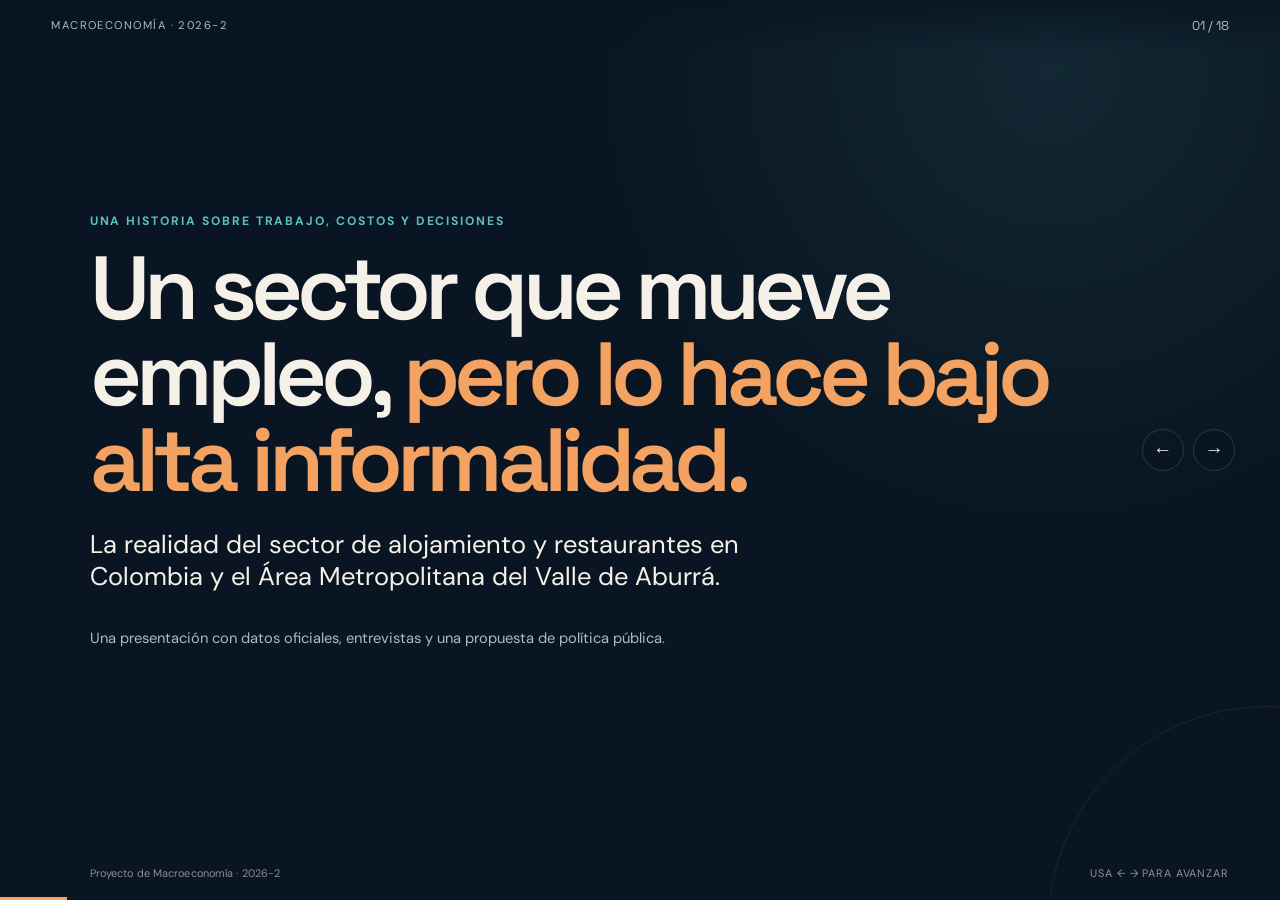
==== index.html @ 0c38f337 "Create interactive macroeconomics presentation" ====
<!doctype html>
<html lang="es">
<head>
  <meta charset="UTF-8" />
  <meta name="viewport" content="width=device-width, initial-scale=1.0" />
  <meta name="theme-color" content="#091522" />
  <meta name="description" content="La realidad del sector de alojamiento y restaurantes en Colombia y el AMVA." />
  <title>Alojamiento y restaurantes · Macroeconomía 2026-2</title>
  <link rel="icon" href="data:image/svg+xml,%3Csvg xmlns='http://www.w3.org/2000/svg' viewBox='0 0 64 64'%3E%3Crect width='64' height='64' rx='14' fill='%23091522'/%3E%3Cpath d='M16 44h32M20 38V20h24v18M26 26h12M26 32h12' stroke='%23f4a261' stroke-width='5' fill='none' stroke-linecap='round'/%3E%3C/svg%3E" />
  <link rel="preconnect" href="https://fonts.googleapis.com">
  <link href="https://fonts.googleapis.com/css2?family=DM+Sans:wght@400;500;600;700&family=Space+Grotesk:wght@400;500;600;700&display=swap" rel="stylesheet">
  <style>
    :root{--ink:#091522;--ink2:#102638;--cream:#f5f0e8;--paper:#fffaf2;--orange:#f4a261;--coral:#ef6f61;--teal:#5bc0be;--blue:#4ea8de;--muted:#a9bcc8;--line:rgba(255,255,255,.14)}
    *{box-sizing:border-box} html,body{margin:0;background:var(--ink);color:var(--cream);font-family:'DM Sans',sans-serif;overflow:hidden} body{height:100vh;overflow-x:hidden}
    .deck{height:100vh;position:relative;background:radial-gradient(circle at 82% 8%,rgba(91,192,190,.11),transparent 34%),var(--ink);overflow:hidden}
    .slide{position:absolute;inset:0;display:flex;align-items:center;justify-content:center;padding:5.5vh 7vw 8vh;opacity:0;transform:translateX(8vw) scale(.985);pointer-events:none;transition:opacity .65s ease,transform .75s cubic-bezier(.2,.8,.2,1);overflow:hidden}
    .slide.active{opacity:1;transform:translateX(0) scale(1);pointer-events:auto;z-index:2}.slide.prev{transform:translateX(-8vw) scale(.985)}
    .slide:after{content:'';position:absolute;width:34vw;height:34vw;border-radius:50%;border:1px solid rgba(244,162,97,.1);right:-16vw;bottom:-19vw;pointer-events:none}
    .content{width:min(1180px,100%);position:relative;z-index:1;min-width:0}.eyebrow{color:var(--teal);font-size:.76rem;letter-spacing:.16em;text-transform:uppercase;font-weight:700;margin-bottom:1rem}.kicker{font-size:clamp(1.05rem,1.5vw,1.4rem);color:var(--muted);max-width:700px;line-height:1.5}.title{font-family:'Space Grotesk',sans-serif;font-weight:600;font-size:clamp(3rem,7vw,7.3rem);line-height:.96;letter-spacing:-.065em;margin:0;max-width:1000px;overflow-wrap:anywhere}.title em{color:var(--orange);font-style:normal}.sub{font-size:clamp(1.25rem,2vw,1.75rem);line-height:1.25;color:var(--cream);max-width:720px}.small{font-size:.92rem;color:var(--muted);line-height:1.45}.source{position:absolute;bottom:2.2vh;left:7vw;font-size:.68rem;color:rgba(245,240,232,.55);max-width:72vw;letter-spacing:.01em}.number{font-family:'Space Grotesk';font-size:clamp(4rem,10vw,10rem);font-weight:600;letter-spacing:-.08em;line-height:.8;color:var(--orange)}
    .topbar{position:fixed;top:0;left:0;right:0;height:50px;display:flex;align-items:center;justify-content:space-between;padding:0 4vw;z-index:10;background:linear-gradient(180deg,rgba(9,21,34,.9),transparent)}.brand{font-size:.7rem;letter-spacing:.13em;text-transform:uppercase;color:var(--muted)}.counter{font-family:'Space Grotesk';font-size:.8rem;color:var(--muted)}.progress{position:fixed;left:0;bottom:0;height:3px;background:var(--orange);z-index:20;transition:width .5s ease}.hint{position:fixed;right:4vw;bottom:2.2vh;z-index:10;color:rgba(245,240,232,.58);font-size:.68rem;letter-spacing:.08em;text-transform:uppercase}.nav{position:fixed;right:3.5vw;top:50%;display:flex;gap:.6rem;transform:translateY(-50%);z-index:10}.nav button{border:1px solid var(--line);background:rgba(9,21,34,.4);color:var(--cream);width:42px;height:42px;border-radius:50%;cursor:pointer;font-size:1.2rem;transition:.25s}.nav button:hover{background:var(--orange);color:var(--ink);transform:translateY(-2px)}
    .grid2>*{min-width:0}.compare>*{min-width:0}.flow>*{min-width:0}
    @keyframes float{0%,100%{transform:translateY(0)}50%{transform:translateY(-8px)}}@keyframes spin{to{transform:rotate(360deg)}}
    .active .rise{animation:rise .8s both;animation-delay:calc(var(--i,0)*.1s)}@keyframes rise{from{opacity:0;transform:translateY(20px)}to{opacity:1;transform:translateY(0)}}
    @media(max-width:800px){.slide{padding:7vh 7vw 9vh;overflow:auto;align-items:flex-start}.grid2,.policy{grid-template-columns:1fr;gap:1.5rem}.title{font-size:clamp(2.9rem,12vw,5rem)}.statgrid{grid-template-columns:1fr 1fr}.grid3,.mechanism{grid-template-columns:1fr}.interview{grid-template-columns:100px 1fr;gap:1rem}.interview img{width:100px;height:130px}.bubble{padding:1rem}.bubble .answer{font-size:1.05rem}.nav{right:4vw;top:auto;bottom:5.4vh;transform:none}.nav button{width:36px;height:36px}.source{left:7vw;bottom:1.2vh;font-size:.58rem}.hint{display:none}.refs{columns:1}.flow{display:grid}.node:not(:last-child):after{content:'↓';right:48%;top:auto;bottom:-1.15rem}.compare{grid-template-columns:1fr}.number{font-size:5rem}}
  </style>
</head>
<body>
  <main class="deck" id="deck">
    <div class="topbar"><div class="brand">Macroeconomía · 2026-2</div><div class="counter" id="counter">01 / 18</div></div>
    <div class="progress" id="progress"></div>
    <div class="nav"><button id="prev" aria-label="Anterior">←</button><button id="next" aria-label="Siguiente">→</button></div>
    <div class="hint">Usa ← → para avanzar</div>

    <section class="slide active" data-title="Apertura"><div class="content"><div class="eyebrow rise" style="--i:0">Una historia sobre trabajo, costos y decisiones</div><h1 class="title rise" style="--i:1">Un sector que mueve empleo, <em>pero lo hace bajo alta informalidad.</em></h1><p class="sub rise" style="--i:2">La realidad del sector de alojamiento y restaurantes en Colombia y el Área Metropolitana del Valle de Aburrá.</p><p class="small rise" style="--i:3;margin-top:2.2rem">Una presentación con datos oficiales, entrevistas y una propuesta de política pública.</p></div><div class="source">Proyecto de Macroeconomía · 2026-2</div></section>

    <section class="slide"><div class="content"><div class="eyebrow">El punto de partida</div><div class="grid2"><div><div class="number rise" style="--i:0">2.16%</div><p class="sub rise" style="--i:1">del PIB nacional proviene de alojamiento y servicios de comida.</p></div><div><div class="statgrid" style="grid-template-columns:1fr 1fr;margin-top:0"><div class="stat rise" style="--i:2"><strong>7.7%</strong><span>del empleo nacional</span></div><div class="stat rise" style="--i:3"><strong>1.82M</strong><span>personas ocupadas</span></div></div><p class="small rise" style="--i:4;margin-top:1.2rem">El sector importa por su capacidad de crear empleo, pero también por la fragilidad de muchos de sus negocios.</p></div></div></div><div class="source">Fuentes: DANE (PIB, GEIH 2025).</div></section>

    <section class="slide"><div class="content"><div class="eyebrow">La tensión central</div><h2 class="title" style="font-size:clamp(2.7rem,6vw,6.2rem)">Mucho empleo.<br><em>Poca protección.</em></h2><div class="statgrid"><div class="stat rise" style="--i:0"><strong>79%</strong><span>informalidad nacional del sector</span></div><div class="stat rise" style="--i:1"><strong>60%</strong><span>informalidad en el AMVA</span></div><div class="stat rise" style="--i:2"><strong>+19 p.p.</strong><span>brecha entre Colombia y AMVA</span></div><div class="stat rise" style="--i:3"><strong>2.º</strong><span>sector con mayor informalidad</span></div></div></div><div class="source">Fuentes: DANE, GEIH; cálculos propios para AMVA (jul. 2025–jun. 2026).</div></section>

    <section class="slide"><div class="content"><div class="eyebrow">Colombia vs. AMVA</div><div class="grid2"><div><h2 class="title" style="font-size:clamp(2.5rem,5vw,5.3rem)">El AMVA reduce la tasa, <em>pero no cambia el problema.</em></h2><p class="kicker">La informalidad metropolitana es menor que la nacional, aunque sigue siendo una realidad dominante en el sector.</p></div><div class="compare"><div class="box"><h3>Colombia</h3><div class="barwrap"><div class="barlabel">Informal</div><div class="bar"><b>79%</b></div></div><div class="barwrap"><div class="barlabel">Formal</div><div class="bar amva" style="width:21%"><b>21%</b></div></div></div><div class="box"><h3>AMVA</h3><div class="barwrap"><div class="barlabel">Informal</div><div class="bar amva" style="width:60%"><b>60%</b></div></div><div class="barwrap"><div class="barlabel">Formal</div><div class="bar" style="width:40%"><b>40%</b></div></div></div></div></div></div><div class="source">Fuentes: DANE, GEIH; cálculos propios para AMVA (jul. 2025–jun. 2026).</div></section>

    <section class="slide"><div class="content"><div class="eyebrow">Una curva que cuenta una historia</div><div class="grid2"><div><h2 class="title" style="font-size:clamp(2.8rem,5.5vw,5.8rem)">La informalidad tiene forma de <em>U.</em></h2><p class="kicker">Es más alta entre los jóvenes, disminuye en edades productivas y vuelve a crecer cerca de la edad de retiro.</p><div class="tagrow"><span class="tag">Entrada al mercado laboral</span><span class="tag">Experiencia y estabilidad</span><span class="tag">Salida o reinserción</span></div></div><div class="rise" style="--i:1"><img src="assets/fig1_informalidad_edad.png" alt="Informalidad por edad en Colombia y AMVA" style="width:100%;border-radius:18px;background:#fff;padding:.6rem"></div></div></div><div class="source">Fuente: DANE, GEIH; cálculos propios. Gráfica de informalidad por edad.</div></section>

    <section class="slide"><div class="content"><div class="eyebrow">¿Quién sostiene el sector?</div><h2 class="title" style="font-size:clamp(2.8rem,5vw,5.8rem)">Un mercado de entrada <em>rápida.</em></h2><div class="statgrid"><div class="stat rise" style="--i:0"><strong>45%</strong><span>llegó máximo hasta bachillerato</span></div><div class="stat rise" style="--i:1"><strong>32%</strong><span>del AMVA tiene entre 25 y 34 años</span></div><div class="stat rise" style="--i:2"><strong>68%</strong><span>son mujeres a nivel nacional</span></div><div class="stat rise" style="--i:3"><strong>5–8</strong><span>personas por turno en campo</span></div></div><p class="kicker rise" style="--i:4;margin-top:2rem">La baja exigencia técnica facilita el ingreso, pero también puede dejar el trabajo sin rutas claras de formación y protección.</p></div><div class="source">Fuentes: DANE, GEIH; trabajo de campo del equipo.</div></section>

    <section class="slide"><div class="content"><div class="eyebrow">La estadística toma voz</div><div class="interview"><img src="assets/interview_alejandra.png" alt="Ilustración editorial de Alejandra"><div><div class="bubble rise" style="--i:0"><div class="question">Manuela le pregunta a Alejandra</div><div class="answer">“¿Cómo aprendiste a hacer estas labores?”</div></div><div class="bubble rise" style="--i:1;margin-top:1rem;background:#d9f3f0"><div class="answer">“No. Nunca tuve experiencia ni en cocina ni en recepción; siempre fue empírico.”</div></div><div class="speaker rise" style="--i:2">Alejandra · bachiller · trabaja por días</div></div></div><p class="kicker rise" style="--i:3;margin-top:2rem">Su historia hace visible el dato: el sector funciona como puerta de entrada al mercado laboral.</p></div><div class="source">Fuente: entrevista a Alejandra (2026); DANE, GEIH.</div></section>

    <section class="slide"><div class="content"><div class="eyebrow">El campo confirma y matiza</div><div class="grid2"><div><h2 class="title" style="font-size:clamp(2.7rem,5vw,5.2rem)">En los negocios pequeños, <em>la realidad es más mezclada.</em></h2><p class="kicker">Vimos hombres y mujeres en proporciones relativamente equilibradas, incluso en cocina.</p></div><div><div class="mechanism"><div class="mech rise" style="--i:0"><b>Establecimientos familiares</b><p>Muchos funcionan en viviendas adaptadas y con pocos trabajadores.</p></div><div class="mech rise" style="--i:1"><b>Trabajo por turnos</b><p>La demanda cambia entre semana, fines de semana y temporadas.</p></div><div class="mech rise" style="--i:2"><b>Dato con contexto</b><p>La muestra de campo complementa la estadística nacional, no la reemplaza.</p></div></div></div></div></div><div class="source">Fuente: trabajo de campo y entrevistas del equipo; DANE, GEIH.</div></section>

    <section class="slide"><div class="content"><div class="eyebrow">La decisión no siempre es desconocimiento</div><div class="interview"><img src="assets/interview_viviana.png" alt="Ilustración editorial de Viviana"><div><div class="bubble rise" style="--i:0"><div class="question">Luisa le pregunta a Viviana</div><div class="answer">“¿Por qué decidiste trabajar por tu cuenta?”</div></div><div class="bubble rise" style="--i:1;margin-top:1rem;background:#d9f3f0"><div class="answer">“Uno mismo es su jefe, uno mismo maneja sus horarios.”</div></div><div class="speaker rise" style="--i:2">Viviana · pasó de un empleo formal a su restaurante</div></div></div><p class="kicker rise" style="--i:3;margin-top:2rem">La flexibilidad puede pesar más que la protección cuando hay responsabilidades familiares o necesidad de autonomía.</p></div><div class="source">Fuente: entrevista de Luisa a Viviana (2026).</div></section>

    <section class="slide"><div class="content"><div class="eyebrow">Mecanismo 1 · tamaño y escala</div><h2 class="title" style="font-size:clamp(2.7rem,5vw,5.6rem)">Pocos trabajadores → costos fijos difíciles de repartir.</h2><div class="flow"><div class="node rise" style="--i:0"><strong>Micro negocio</strong><span>Hasta cinco trabajadores, RUT y contabilidad no siempre formalizados.</span></div><div class="node rise" style="--i:1"><strong>Menor escala</strong><span>Los trámites y aportes pesan más sobre cada venta.</span></div><div class="node rise" style="--i:2"><strong>Decisión</strong><span>La formalidad se vuelve costosa frente a ingresos variables.</span></div></div><p class="kicker rise" style="--i:3;margin-top:2rem">Por eso las empresas pequeñas tienden a concentrar la informalidad.</p></div><div class="source">Fuente: Otero-Cortés et al. (2025); DANE; trabajo de campo.</div></section>

    <section class="slide"><div class="content"><div class="eyebrow">Mecanismo 2 · el costo real de formalizar</div><div class="grid2"><div><div class="number rise" style="--i:0">+71%</div><p class="sub rise" style="--i:1">aproximadamente aumenta el costo mensual de un salario básico al sumar prestaciones y aportes.</p><p class="small rise" style="--i:2">$1.750.905 de salario → $2.991.713 de costo para el empleador.</p></div><div><div class="statgrid" style="grid-template-columns:1fr 1fr;margin-top:0"><div class="stat rise" style="--i:3"><strong>21%</strong><span>costo de personal reportado antes</span></div><div class="stat rise" style="--i:4"><strong>30–32%</strong><span>después de la reducción de jornada</span></div></div><div class="bubble rise" style="--i:5;margin-top:1rem;background:#d9f3f0"><div class="answer">“El costo de nómina es de los más importantes.”</div><div class="speaker">Simón · entrevista</div></div></div></div></div><div class="source">Fuentes: tabla de costos laborales 2026; entrevistas a Simón y Mauricio.</div></section>

    <section class="slide"><div class="content"><div class="eyebrow">Mecanismo 3 · cuándo se concentra la demanda</div><h2 class="title" style="font-size:clamp(2.6rem,5vw,5.4rem)">Más trabajo en fines de semana y festivos → <em>más presión sobre la nómina.</em></h2><div class="flow"><div class="node rise" style="--i:0"><strong>Demanda irregular</strong><span>No se necesitan los mismos trabajadores todos los días.</span></div><div class="node rise" style="--i:1"><strong>Recargos</strong><span>La Ley 2466 de 2025 lleva el recargo del día de descanso al 90% desde julio de 2026.</span></div><div class="node rise" style="--i:2"><strong>Respuesta empresarial</strong><span>Reducir turnos, subir precios o evitar la formalización.</span></div></div><div class="bubble rise" style="--i:3;margin-top:1.5rem;background:#fff1df;color:var(--ink)"><div class="answer">“Trabajo por días porque necesito acomodarme a mis horarios.”</div><div class="speaker" style="color:#a9583d">Alejandra · entrevista</div></div></div><div class="source">Fuentes: Ley 2466 de 2025; entrevistas a Alejandra y Mauricio.</div></section>

    <section class="slide"><div class="content"><div class="eyebrow">La misma actividad, dos capacidades</div><div class="grid2"><div><h2 class="title" style="font-size:clamp(2.7rem,5vw,5.4rem)">El tamaño también cambia la experiencia.</h2><p class="kicker">Un hotel puede distribuir costos entre más habitaciones y procesos; un restaurante familiar los absorbe con su propio tiempo.</p></div><div class="compare"><div class="box"><h3>Negocio familiar</h3><p class="quote" style="font-size:1.45rem">“Uno mismo es su jefe.”</p><p class="small">Autonomía, flexibilidad y escala reducida.</p></div><div class="box"><h3>Empresa formal</h3><p class="quote" style="font-size:1.45rem">“La nómina es un costo central.”</p><p class="small">Más capacidad, pero también más obligaciones y presión de costos.</p></div></div></div></div><div class="source">Fuentes: entrevistas a Viviana, Mauricio y Simón; Otero-Cortés et al. (2025).</div></section>

    <section class="slide"><div class="content"><div class="eyebrow">La tensión que queda</div><h2 class="title" style="font-size:clamp(2.5rem,5vw,5.5rem)">Protección a largo plazo <em>vs.</em> flexibilidad hoy.</h2><div class="grid3" style="margin-top:2rem"><div class="mech rise" style="--i:0"><b>Formalidad</b><p>Salud, pensión, estabilidad y derechos laborales.</p></div><div class="mech rise" style="--i:1"><b>Informalidad</b><p>Ingreso inmediato, autonomía y horarios adaptables.</p></div><div class="mech rise" style="--i:2"><b>El reto</b><p>Diseñar una formalidad que no ignore la vida real de los trabajadores.</p></div></div><p class="kicker rise" style="--i:3;margin-top:2rem">La política no puede limitarse a exigir registro: debe reducir el costo de entrar y permanecer.</p></div><div class="source">Fuentes: entrevistas del equipo; Otero-Cortés et al. (2025).</div></section>

    <section class="slide"><div class="content"><div class="eyebrow">Nuestra propuesta</div><div class="policy"><div class="policyvisual rise" style="--i:0"><div class="screen"><div class="screenbar"></div><div class="screenrow">Registro RUT <b>✓</b></div><div class="screenrow">Cámara de Comercio <b>✓</b></div><div class="screenrow">Impuestos y pagos <b>✓</b></div><div class="screenrow">Empleo y formación <b>↗</b></div></div><div class="orbit"></div></div><div><h2 class="title" style="font-size:clamp(2.8rem,5vw,5.7rem)"><em>Menos</em> Barreras</h2><p class="kicker">Una política para que formalizarse sea más sencillo, accesible y útil.</p></div></div></div><div class="source">Propuesta del equipo · diseño conceptual.</div></section>

    <section class="slide"><div class="content"><div class="eyebrow">Menos Barreras · cómo funciona</div><div class="pillars"><div class="pillar rise" style="--i:0"><i>01</i><div><h4>Ventanilla única</h4><p>RUT, registro, impuestos y permisos en un mismo portal. Menos desplazamientos, tiempo y desconocimiento.</p></div></div><div class="pillar rise" style="--i:1"><i>02</i><div><h4>Alianzas para el empleo</h4><p>Hoteles y restaurantes conectados con SENA, Colegio Mayor y Mariano Moreno para abrir rutas hacia empleos formales.</p></div></div><div class="pillar rise" style="--i:2"><i>03</i><div><h4>Crédito por grupos</h4><p>Banco de las Oportunidades y proveedores financian equipos a clústeres de negocios similares, reduciendo el recurso al “gota a gota”.</p></div></div></div><div class="flow" style="margin-top:1.5rem"><div class="node rise" style="--i:3"><strong>Menor costo de transacción</strong><span>Más personas pueden entrar a la formalidad.</span></div><div class="node rise" style="--i:4"><strong>Más productividad</strong><span>La formación y la tecnología elevan la capacidad.</span></div><div class="node rise" style="--i:5"><strong>Más protección</strong><span>La formalidad se vuelve una opción posible.</span></div></div></div><div class="source">Propuesta del equipo · Alcaldía de Medellín / Ministerio de Trabajo.</div></section>

    <section class="slide"><div class="content"><div class="eyebrow">Lo que aprendimos</div><h2 class="title" style="font-size:clamp(2.7rem,5.5vw,5.8rem)">El problema no es solo la informalidad. <em>Es el mecanismo que la produce.</em></h2><div class="statgrid"><div class="stat rise" style="--i:0"><strong>1</strong><span>sector clave para empleo y PIB</span></div><div class="stat rise" style="--i:1"><strong>2</strong><span>costos y escala explican la presión</span></div><div class="stat rise" style="--i:2"><strong>3</strong><span>flexibilidad guía decisiones reales</span></div><div class="stat rise" style="--i:3"><strong>1</strong><span>política integrada: Menos Barreras</span></div></div></div><div class="source">Síntesis del análisis económico integral.</div></section>

    <section class="slide"><div class="content end"><div class="eyebrow">Para cerrar</div><div class="question">Si la formalidad ofrece protección, pero la informalidad ofrece flexibilidad…<br><em>¿cómo hacemos para que ambas cosas puedan existir juntas?</em></div><p class="kicker">Gracias.</p></div><div class="source">Macroeconomía · 2026-2</div></section>

    <section class="slide"><div class="content"><div class="eyebrow">Referencias principales</div><h2 class="title" style="font-size:clamp(2.4rem,4vw,4.5rem);margin-bottom:1.4rem">Fuentes que sostienen la historia.</h2><div class="refs"><p>DANE. (2025). Gran Encuesta Integrada de Hogares (GEIH).</p><p>DANE. (2025). Encuesta Mensual de Alojamiento (EMA).</p><p>DANE. (2026). Encuesta de Micronegocios (EMICRON), IV trimestre 2025.</p><p>DANE. (2026). Producto Interno Bruto: IV trimestre 2025.</p><p>Otero-Cortés, A., et al. (2025). Nuevas evidencias sobre la informalidad laboral y empresarial en Colombia. Banco de la República.</p><p>Fedesarrollo & ANIF. (2025–2026). Análisis sobre salario mínimo e informalidad.</p><p>Congreso de Colombia. (2025). Ley 2466 de 2025.</p><p>ACODRES. (2025). Informe sectorial de la industria gastronómica en Colombia.</p><p>Entrevistas y trabajo de campo del equipo. (2026).</p></div></div><div class="source">En la versión escrita se incluyen los enlaces completos de cada fuente.</div></section>
  </main>
  <script>
    const slides=[...document.querySelectorAll('.slide')];let i=0;let locked=false;const counter=document.getElementById('counter'),progress=document.getElementById('progress');
    function go(n){if(locked)return;const next=Math.max(0,Math.min(slides.length-1,n));if(next===i)return;locked=true;slides[i].classList.remove('active');slides[i].classList.add(next>i?'prev':'');slides[next].classList.remove('prev');slides[next].classList.add('active');i=next;counter.textContent=String(i+1).padStart(2,'0')+' / '+String(slides.length).padStart(2,'0');progress.style.width=((i+1)/slides.length*100)+'%';setTimeout(()=>locked=false,680)}
    document.getElementById('next').onclick=()=>go(i+1);document.getElementById('prev').onclick=()=>go(i-1);document.addEventListener('keydown',e=>{if(['ArrowRight','PageDown',' '].includes(e.key)){e.preventDefault();go(i+1)}if(['ArrowLeft','PageUp'].includes(e.key)){e.preventDefault();go(i-1)}if(e.key==='Home')go(0);if(e.key==='End')go(slides.length-1)});
    let sx=0;document.addEventListener('touchstart',e=>sx=e.changedTouches[0].screenX,{passive:true});document.addEventListener('touchend',e=>{const dx=e.changedTouches[0].screenX-sx;if(Math.abs(dx)>50)go(i+(dx<0?1:-1))},{passive:true});progress.style.width=(1/slides.length*100)+'%';
  </script>
</body>
</html>
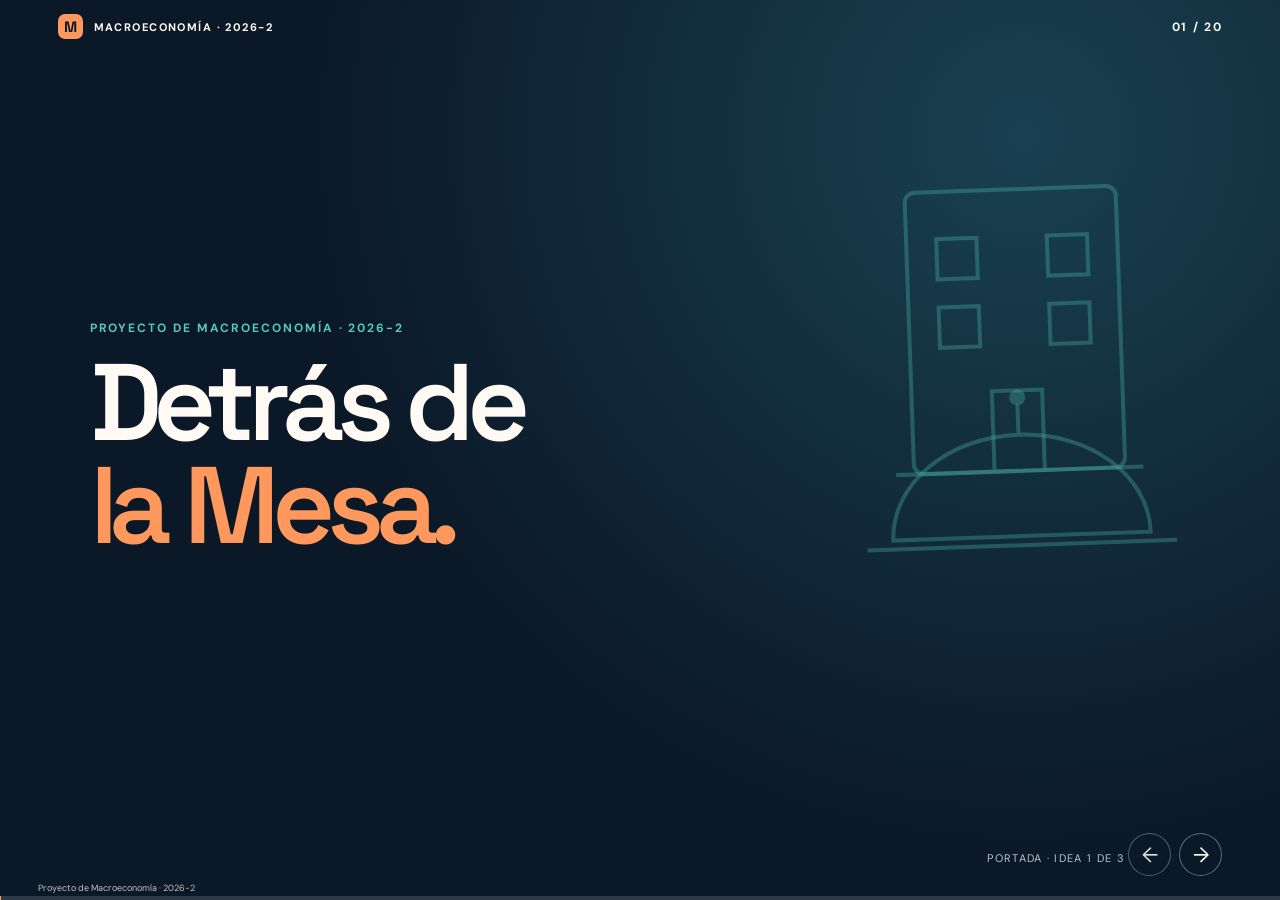
==== commit abc0fd53: "Publish approved Detras de la Mesa presentation" ====
--- a/index.html
+++ b/index.html
@@ -1,79 +1,13 @@
 <!doctype html>
 <html lang="es">
 <head>
-  <meta charset="UTF-8" />
-  <meta name="viewport" content="width=device-width, initial-scale=1.0" />
-  <meta name="theme-color" content="#091522" />
-  <meta name="description" content="La realidad del sector de alojamiento y restaurantes en Colombia y el AMVA." />
-  <title>Alojamiento y restaurantes · Macroeconomía 2026-2</title>
-  <link rel="icon" href="data:image/svg+xml,%3Csvg xmlns='http://www.w3.org/2000/svg' viewBox='0 0 64 64'%3E%3Crect width='64' height='64' rx='14' fill='%23091522'/%3E%3Cpath d='M16 44h32M20 38V20h24v18M26 26h12M26 32h12' stroke='%23f4a261' stroke-width='5' fill='none' stroke-linecap='round'/%3E%3C/svg%3E" />
-  <link rel="preconnect" href="https://fonts.googleapis.com">
-  <link href="https://fonts.googleapis.com/css2?family=DM+Sans:wght@400;500;600;700&family=Space+Grotesk:wght@400;500;600;700&display=swap" rel="stylesheet">
-  <style>
-    :root{--ink:#091522;--ink2:#102638;--cream:#f5f0e8;--paper:#fffaf2;--orange:#f4a261;--coral:#ef6f61;--teal:#5bc0be;--blue:#4ea8de;--muted:#a9bcc8;--line:rgba(255,255,255,.14)}
-    *{box-sizing:border-box} html,body{margin:0;background:var(--ink);color:var(--cream);font-family:'DM Sans',sans-serif;overflow:hidden} body{height:100vh;overflow-x:hidden}
-    .deck{height:100vh;position:relative;background:radial-gradient(circle at 82% 8%,rgba(91,192,190,.11),transparent 34%),var(--ink);overflow:hidden}
-    .slide{position:absolute;inset:0;display:flex;align-items:center;justify-content:center;padding:5.5vh 7vw 8vh;opacity:0;transform:translateX(8vw) scale(.985);pointer-events:none;transition:opacity .65s ease,transform .75s cubic-bezier(.2,.8,.2,1);overflow:hidden}
-    .slide.active{opacity:1;transform:translateX(0) scale(1);pointer-events:auto;z-index:2}.slide.prev{transform:translateX(-8vw) scale(.985)}
-    .slide:after{content:'';position:absolute;width:34vw;height:34vw;border-radius:50%;border:1px solid rgba(244,162,97,.1);right:-16vw;bottom:-19vw;pointer-events:none}
-    .content{width:min(1180px,100%);position:relative;z-index:1;min-width:0}.eyebrow{color:var(--teal);font-size:.76rem;letter-spacing:.16em;text-transform:uppercase;font-weight:700;margin-bottom:1rem}.kicker{font-size:clamp(1.05rem,1.5vw,1.4rem);color:var(--muted);max-width:700px;line-height:1.5}.title{font-family:'Space Grotesk',sans-serif;font-weight:600;font-size:clamp(3rem,7vw,7.3rem);line-height:.96;letter-spacing:-.065em;margin:0;max-width:1000px;overflow-wrap:anywhere}.title em{color:var(--orange);font-style:normal}.sub{font-size:clamp(1.25rem,2vw,1.75rem);line-height:1.25;color:var(--cream);max-width:720px}.small{font-size:.92rem;color:var(--muted);line-height:1.45}.source{position:absolute;bottom:2.2vh;left:7vw;font-size:.68rem;color:rgba(245,240,232,.55);max-width:72vw;letter-spacing:.01em}.number{font-family:'Space Grotesk';font-size:clamp(4rem,10vw,10rem);font-weight:600;letter-spacing:-.08em;line-height:.8;color:var(--orange)}
-    .topbar{position:fixed;top:0;left:0;right:0;height:50px;display:flex;align-items:center;justify-content:space-between;padding:0 4vw;z-index:10;background:linear-gradient(180deg,rgba(9,21,34,.9),transparent)}.brand{font-size:.7rem;letter-spacing:.13em;text-transform:uppercase;color:var(--muted)}.counter{font-family:'Space Grotesk';font-size:.8rem;color:var(--muted)}.progress{position:fixed;left:0;bottom:0;height:3px;background:var(--orange);z-index:20;transition:width .5s ease}.hint{position:fixed;right:4vw;bottom:2.2vh;z-index:10;color:rgba(245,240,232,.58);font-size:.68rem;letter-spacing:.08em;text-transform:uppercase}.nav{position:fixed;right:3.5vw;top:50%;display:flex;gap:.6rem;transform:translateY(-50%);z-index:10}.nav button{border:1px solid var(--line);background:rgba(9,21,34,.4);color:var(--cream);width:42px;height:42px;border-radius:50%;cursor:pointer;font-size:1.2rem;transition:.25s}.nav button:hover{background:var(--orange);color:var(--ink);transform:translateY(-2px)}
-    .grid2>*{min-width:0}.compare>*{min-width:0}.flow>*{min-width:0}
-    @keyframes float{0%,100%{transform:translateY(0)}50%{transform:translateY(-8px)}}@keyframes spin{to{transform:rotate(360deg)}}
-    .active .rise{animation:rise .8s both;animation-delay:calc(var(--i,0)*.1s)}@keyframes rise{from{opacity:0;transform:translateY(20px)}to{opacity:1;transform:translateY(0)}}
-    @media(max-width:800px){.slide{padding:7vh 7vw 9vh;overflow:auto;align-items:flex-start}.grid2,.policy{grid-template-columns:1fr;gap:1.5rem}.title{font-size:clamp(2.9rem,12vw,5rem)}.statgrid{grid-template-columns:1fr 1fr}.grid3,.mechanism{grid-template-columns:1fr}.interview{grid-template-columns:100px 1fr;gap:1rem}.interview img{width:100px;height:130px}.bubble{padding:1rem}.bubble .answer{font-size:1.05rem}.nav{right:4vw;top:auto;bottom:5.4vh;transform:none}.nav button{width:36px;height:36px}.source{left:7vw;bottom:1.2vh;font-size:.58rem}.hint{display:none}.refs{columns:1}.flow{display:grid}.node:not(:last-child):after{content:'↓';right:48%;top:auto;bottom:-1.15rem}.compare{grid-template-columns:1fr}.number{font-size:5rem}}
-  </style>
+  <meta charset="utf-8">
+  <meta name="viewport" content="width=device-width, initial-scale=1">
+  <meta http-equiv="refresh" content="0; url=./v2/">
+  <title>Detrás de la Mesa · Macroeconomía 2026-2</title>
+  <link rel="canonical" href="./v2/">
 </head>
 <body>
-  <main class="deck" id="deck">
-    <div class="topbar"><div class="brand">Macroeconomía · 2026-2</div><div class="counter" id="counter">01 / 18</div></div>
-    <div class="progress" id="progress"></div>
-    <div class="nav"><button id="prev" aria-label="Anterior">←</button><button id="next" aria-label="Siguiente">→</button></div>
-    <div class="hint">Usa ← → para avanzar</div>
-
-    <section class="slide active" data-title="Apertura"><div class="content"><div class="eyebrow rise" style="--i:0">Una historia sobre trabajo, costos y decisiones</div><h1 class="title rise" style="--i:1">Un sector que mueve empleo, <em>pero lo hace bajo alta informalidad.</em></h1><p class="sub rise" style="--i:2">La realidad del sector de alojamiento y restaurantes en Colombia y el Área Metropolitana del Valle de Aburrá.</p><p class="small rise" style="--i:3;margin-top:2.2rem">Una presentación con datos oficiales, entrevistas y una propuesta de política pública.</p></div><div class="source">Proyecto de Macroeconomía · 2026-2</div></section>
-
-    <section class="slide"><div class="content"><div class="eyebrow">El punto de partida</div><div class="grid2"><div><div class="number rise" style="--i:0">2.16%</div><p class="sub rise" style="--i:1">del PIB nacional proviene de alojamiento y servicios de comida.</p></div><div><div class="statgrid" style="grid-template-columns:1fr 1fr;margin-top:0"><div class="stat rise" style="--i:2"><strong>7.7%</strong><span>del empleo nacional</span></div><div class="stat rise" style="--i:3"><strong>1.82M</strong><span>personas ocupadas</span></div></div><p class="small rise" style="--i:4;margin-top:1.2rem">El sector importa por su capacidad de crear empleo, pero también por la fragilidad de muchos de sus negocios.</p></div></div></div><div class="source">Fuentes: DANE (PIB, GEIH 2025).</div></section>
-
-    <section class="slide"><div class="content"><div class="eyebrow">La tensión central</div><h2 class="title" style="font-size:clamp(2.7rem,6vw,6.2rem)">Mucho empleo.<br><em>Poca protección.</em></h2><div class="statgrid"><div class="stat rise" style="--i:0"><strong>79%</strong><span>informalidad nacional del sector</span></div><div class="stat rise" style="--i:1"><strong>60%</strong><span>informalidad en el AMVA</span></div><div class="stat rise" style="--i:2"><strong>+19 p.p.</strong><span>brecha entre Colombia y AMVA</span></div><div class="stat rise" style="--i:3"><strong>2.º</strong><span>sector con mayor informalidad</span></div></div></div><div class="source">Fuentes: DANE, GEIH; cálculos propios para AMVA (jul. 2025–jun. 2026).</div></section>
-
-    <section class="slide"><div class="content"><div class="eyebrow">Colombia vs. AMVA</div><div class="grid2"><div><h2 class="title" style="font-size:clamp(2.5rem,5vw,5.3rem)">El AMVA reduce la tasa, <em>pero no cambia el problema.</em></h2><p class="kicker">La informalidad metropolitana es menor que la nacional, aunque sigue siendo una realidad dominante en el sector.</p></div><div class="compare"><div class="box"><h3>Colombia</h3><div class="barwrap"><div class="barlabel">Informal</div><div class="bar"><b>79%</b></div></div><div class="barwrap"><div class="barlabel">Formal</div><div class="bar amva" style="width:21%"><b>21%</b></div></div></div><div class="box"><h3>AMVA</h3><div class="barwrap"><div class="barlabel">Informal</div><div class="bar amva" style="width:60%"><b>60%</b></div></div><div class="barwrap"><div class="barlabel">Formal</div><div class="bar" style="width:40%"><b>40%</b></div></div></div></div></div></div><div class="source">Fuentes: DANE, GEIH; cálculos propios para AMVA (jul. 2025–jun. 2026).</div></section>
-
-    <section class="slide"><div class="content"><div class="eyebrow">Una curva que cuenta una historia</div><div class="grid2"><div><h2 class="title" style="font-size:clamp(2.8rem,5.5vw,5.8rem)">La informalidad tiene forma de <em>U.</em></h2><p class="kicker">Es más alta entre los jóvenes, disminuye en edades productivas y vuelve a crecer cerca de la edad de retiro.</p><div class="tagrow"><span class="tag">Entrada al mercado laboral</span><span class="tag">Experiencia y estabilidad</span><span class="tag">Salida o reinserción</span></div></div><div class="rise" style="--i:1"><img src="assets/fig1_informalidad_edad.png" alt="Informalidad por edad en Colombia y AMVA" style="width:100%;border-radius:18px;background:#fff;padding:.6rem"></div></div></div><div class="source">Fuente: DANE, GEIH; cálculos propios. Gráfica de informalidad por edad.</div></section>
-
-    <section class="slide"><div class="content"><div class="eyebrow">¿Quién sostiene el sector?</div><h2 class="title" style="font-size:clamp(2.8rem,5vw,5.8rem)">Un mercado de entrada <em>rápida.</em></h2><div class="statgrid"><div class="stat rise" style="--i:0"><strong>45%</strong><span>llegó máximo hasta bachillerato</span></div><div class="stat rise" style="--i:1"><strong>32%</strong><span>del AMVA tiene entre 25 y 34 años</span></div><div class="stat rise" style="--i:2"><strong>68%</strong><span>son mujeres a nivel nacional</span></div><div class="stat rise" style="--i:3"><strong>5–8</strong><span>personas por turno en campo</span></div></div><p class="kicker rise" style="--i:4;margin-top:2rem">La baja exigencia técnica facilita el ingreso, pero también puede dejar el trabajo sin rutas claras de formación y protección.</p></div><div class="source">Fuentes: DANE, GEIH; trabajo de campo del equipo.</div></section>
-
-    <section class="slide"><div class="content"><div class="eyebrow">La estadística toma voz</div><div class="interview"><img src="assets/interview_alejandra.png" alt="Ilustración editorial de Alejandra"><div><div class="bubble rise" style="--i:0"><div class="question">Manuela le pregunta a Alejandra</div><div class="answer">“¿Cómo aprendiste a hacer estas labores?”</div></div><div class="bubble rise" style="--i:1;margin-top:1rem;background:#d9f3f0"><div class="answer">“No. Nunca tuve experiencia ni en cocina ni en recepción; siempre fue empírico.”</div></div><div class="speaker rise" style="--i:2">Alejandra · bachiller · trabaja por días</div></div></div><p class="kicker rise" style="--i:3;margin-top:2rem">Su historia hace visible el dato: el sector funciona como puerta de entrada al mercado laboral.</p></div><div class="source">Fuente: entrevista a Alejandra (2026); DANE, GEIH.</div></section>
-
-    <section class="slide"><div class="content"><div class="eyebrow">El campo confirma y matiza</div><div class="grid2"><div><h2 class="title" style="font-size:clamp(2.7rem,5vw,5.2rem)">En los negocios pequeños, <em>la realidad es más mezclada.</em></h2><p class="kicker">Vimos hombres y mujeres en proporciones relativamente equilibradas, incluso en cocina.</p></div><div><div class="mechanism"><div class="mech rise" style="--i:0"><b>Establecimientos familiares</b><p>Muchos funcionan en viviendas adaptadas y con pocos trabajadores.</p></div><div class="mech rise" style="--i:1"><b>Trabajo por turnos</b><p>La demanda cambia entre semana, fines de semana y temporadas.</p></div><div class="mech rise" style="--i:2"><b>Dato con contexto</b><p>La muestra de campo complementa la estadística nacional, no la reemplaza.</p></div></div></div></div></div><div class="source">Fuente: trabajo de campo y entrevistas del equipo; DANE, GEIH.</div></section>
-
-    <section class="slide"><div class="content"><div class="eyebrow">La decisión no siempre es desconocimiento</div><div class="interview"><img src="assets/interview_viviana.png" alt="Ilustración editorial de Viviana"><div><div class="bubble rise" style="--i:0"><div class="question">Luisa le pregunta a Viviana</div><div class="answer">“¿Por qué decidiste trabajar por tu cuenta?”</div></div><div class="bubble rise" style="--i:1;margin-top:1rem;background:#d9f3f0"><div class="answer">“Uno mismo es su jefe, uno mismo maneja sus horarios.”</div></div><div class="speaker rise" style="--i:2">Viviana · pasó de un empleo formal a su restaurante</div></div></div><p class="kicker rise" style="--i:3;margin-top:2rem">La flexibilidad puede pesar más que la protección cuando hay responsabilidades familiares o necesidad de autonomía.</p></div><div class="source">Fuente: entrevista de Luisa a Viviana (2026).</div></section>
-
-    <section class="slide"><div class="content"><div class="eyebrow">Mecanismo 1 · tamaño y escala</div><h2 class="title" style="font-size:clamp(2.7rem,5vw,5.6rem)">Pocos trabajadores → costos fijos difíciles de repartir.</h2><div class="flow"><div class="node rise" style="--i:0"><strong>Micro negocio</strong><span>Hasta cinco trabajadores, RUT y contabilidad no siempre formalizados.</span></div><div class="node rise" style="--i:1"><strong>Menor escala</strong><span>Los trámites y aportes pesan más sobre cada venta.</span></div><div class="node rise" style="--i:2"><strong>Decisión</strong><span>La formalidad se vuelve costosa frente a ingresos variables.</span></div></div><p class="kicker rise" style="--i:3;margin-top:2rem">Por eso las empresas pequeñas tienden a concentrar la informalidad.</p></div><div class="source">Fuente: Otero-Cortés et al. (2025); DANE; trabajo de campo.</div></section>
-
-    <section class="slide"><div class="content"><div class="eyebrow">Mecanismo 2 · el costo real de formalizar</div><div class="grid2"><div><div class="number rise" style="--i:0">+71%</div><p class="sub rise" style="--i:1">aproximadamente aumenta el costo mensual de un salario básico al sumar prestaciones y aportes.</p><p class="small rise" style="--i:2">$1.750.905 de salario → $2.991.713 de costo para el empleador.</p></div><div><div class="statgrid" style="grid-template-columns:1fr 1fr;margin-top:0"><div class="stat rise" style="--i:3"><strong>21%</strong><span>costo de personal reportado antes</span></div><div class="stat rise" style="--i:4"><strong>30–32%</strong><span>después de la reducción de jornada</span></div></div><div class="bubble rise" style="--i:5;margin-top:1rem;background:#d9f3f0"><div class="answer">“El costo de nómina es de los más importantes.”</div><div class="speaker">Simón · entrevista</div></div></div></div></div><div class="source">Fuentes: tabla de costos laborales 2026; entrevistas a Simón y Mauricio.</div></section>
-
-    <section class="slide"><div class="content"><div class="eyebrow">Mecanismo 3 · cuándo se concentra la demanda</div><h2 class="title" style="font-size:clamp(2.6rem,5vw,5.4rem)">Más trabajo en fines de semana y festivos → <em>más presión sobre la nómina.</em></h2><div class="flow"><div class="node rise" style="--i:0"><strong>Demanda irregular</strong><span>No se necesitan los mismos trabajadores todos los días.</span></div><div class="node rise" style="--i:1"><strong>Recargos</strong><span>La Ley 2466 de 2025 lleva el recargo del día de descanso al 90% desde julio de 2026.</span></div><div class="node rise" style="--i:2"><strong>Respuesta empresarial</strong><span>Reducir turnos, subir precios o evitar la formalización.</span></div></div><div class="bubble rise" style="--i:3;margin-top:1.5rem;background:#fff1df;color:var(--ink)"><div class="answer">“Trabajo por días porque necesito acomodarme a mis horarios.”</div><div class="speaker" style="color:#a9583d">Alejandra · entrevista</div></div></div><div class="source">Fuentes: Ley 2466 de 2025; entrevistas a Alejandra y Mauricio.</div></section>
-
-    <section class="slide"><div class="content"><div class="eyebrow">La misma actividad, dos capacidades</div><div class="grid2"><div><h2 class="title" style="font-size:clamp(2.7rem,5vw,5.4rem)">El tamaño también cambia la experiencia.</h2><p class="kicker">Un hotel puede distribuir costos entre más habitaciones y procesos; un restaurante familiar los absorbe con su propio tiempo.</p></div><div class="compare"><div class="box"><h3>Negocio familiar</h3><p class="quote" style="font-size:1.45rem">“Uno mismo es su jefe.”</p><p class="small">Autonomía, flexibilidad y escala reducida.</p></div><div class="box"><h3>Empresa formal</h3><p class="quote" style="font-size:1.45rem">“La nómina es un costo central.”</p><p class="small">Más capacidad, pero también más obligaciones y presión de costos.</p></div></div></div></div><div class="source">Fuentes: entrevistas a Viviana, Mauricio y Simón; Otero-Cortés et al. (2025).</div></section>
-
-    <section class="slide"><div class="content"><div class="eyebrow">La tensión que queda</div><h2 class="title" style="font-size:clamp(2.5rem,5vw,5.5rem)">Protección a largo plazo <em>vs.</em> flexibilidad hoy.</h2><div class="grid3" style="margin-top:2rem"><div class="mech rise" style="--i:0"><b>Formalidad</b><p>Salud, pensión, estabilidad y derechos laborales.</p></div><div class="mech rise" style="--i:1"><b>Informalidad</b><p>Ingreso inmediato, autonomía y horarios adaptables.</p></div><div class="mech rise" style="--i:2"><b>El reto</b><p>Diseñar una formalidad que no ignore la vida real de los trabajadores.</p></div></div><p class="kicker rise" style="--i:3;margin-top:2rem">La política no puede limitarse a exigir registro: debe reducir el costo de entrar y permanecer.</p></div><div class="source">Fuentes: entrevistas del equipo; Otero-Cortés et al. (2025).</div></section>
-
-    <section class="slide"><div class="content"><div class="eyebrow">Nuestra propuesta</div><div class="policy"><div class="policyvisual rise" style="--i:0"><div class="screen"><div class="screenbar"></div><div class="screenrow">Registro RUT <b>✓</b></div><div class="screenrow">Cámara de Comercio <b>✓</b></div><div class="screenrow">Impuestos y pagos <b>✓</b></div><div class="screenrow">Empleo y formación <b>↗</b></div></div><div class="orbit"></div></div><div><h2 class="title" style="font-size:clamp(2.8rem,5vw,5.7rem)"><em>Menos</em> Barreras</h2><p class="kicker">Una política para que formalizarse sea más sencillo, accesible y útil.</p></div></div></div><div class="source">Propuesta del equipo · diseño conceptual.</div></section>
-
-    <section class="slide"><div class="content"><div class="eyebrow">Menos Barreras · cómo funciona</div><div class="pillars"><div class="pillar rise" style="--i:0"><i>01</i><div><h4>Ventanilla única</h4><p>RUT, registro, impuestos y permisos en un mismo portal. Menos desplazamientos, tiempo y desconocimiento.</p></div></div><div class="pillar rise" style="--i:1"><i>02</i><div><h4>Alianzas para el empleo</h4><p>Hoteles y restaurantes conectados con SENA, Colegio Mayor y Mariano Moreno para abrir rutas hacia empleos formales.</p></div></div><div class="pillar rise" style="--i:2"><i>03</i><div><h4>Crédito por grupos</h4><p>Banco de las Oportunidades y proveedores financian equipos a clústeres de negocios similares, reduciendo el recurso al “gota a gota”.</p></div></div></div><div class="flow" style="margin-top:1.5rem"><div class="node rise" style="--i:3"><strong>Menor costo de transacción</strong><span>Más personas pueden entrar a la formalidad.</span></div><div class="node rise" style="--i:4"><strong>Más productividad</strong><span>La formación y la tecnología elevan la capacidad.</span></div><div class="node rise" style="--i:5"><strong>Más protección</strong><span>La formalidad se vuelve una opción posible.</span></div></div></div><div class="source">Propuesta del equipo · Alcaldía de Medellín / Ministerio de Trabajo.</div></section>
-
-    <section class="slide"><div class="content"><div class="eyebrow">Lo que aprendimos</div><h2 class="title" style="font-size:clamp(2.7rem,5.5vw,5.8rem)">El problema no es solo la informalidad. <em>Es el mecanismo que la produce.</em></h2><div class="statgrid"><div class="stat rise" style="--i:0"><strong>1</strong><span>sector clave para empleo y PIB</span></div><div class="stat rise" style="--i:1"><strong>2</strong><span>costos y escala explican la presión</span></div><div class="stat rise" style="--i:2"><strong>3</strong><span>flexibilidad guía decisiones reales</span></div><div class="stat rise" style="--i:3"><strong>1</strong><span>política integrada: Menos Barreras</span></div></div></div><div class="source">Síntesis del análisis económico integral.</div></section>
-
-    <section class="slide"><div class="content end"><div class="eyebrow">Para cerrar</div><div class="question">Si la formalidad ofrece protección, pero la informalidad ofrece flexibilidad…<br><em>¿cómo hacemos para que ambas cosas puedan existir juntas?</em></div><p class="kicker">Gracias.</p></div><div class="source">Macroeconomía · 2026-2</div></section>
-
-    <section class="slide"><div class="content"><div class="eyebrow">Referencias principales</div><h2 class="title" style="font-size:clamp(2.4rem,4vw,4.5rem);margin-bottom:1.4rem">Fuentes que sostienen la historia.</h2><div class="refs"><p>DANE. (2025). Gran Encuesta Integrada de Hogares (GEIH).</p><p>DANE. (2025). Encuesta Mensual de Alojamiento (EMA).</p><p>DANE. (2026). Encuesta de Micronegocios (EMICRON), IV trimestre 2025.</p><p>DANE. (2026). Producto Interno Bruto: IV trimestre 2025.</p><p>Otero-Cortés, A., et al. (2025). Nuevas evidencias sobre la informalidad laboral y empresarial en Colombia. Banco de la República.</p><p>Fedesarrollo & ANIF. (2025–2026). Análisis sobre salario mínimo e informalidad.</p><p>Congreso de Colombia. (2025). Ley 2466 de 2025.</p><p>ACODRES. (2025). Informe sectorial de la industria gastronómica en Colombia.</p><p>Entrevistas y trabajo de campo del equipo. (2026).</p></div></div><div class="source">En la versión escrita se incluyen los enlaces completos de cada fuente.</div></section>
-  </main>
-  <script>
-    const slides=[...document.querySelectorAll('.slide')];let i=0;let locked=false;const counter=document.getElementById('counter'),progress=document.getElementById('progress');
-    function go(n){if(locked)return;const next=Math.max(0,Math.min(slides.length-1,n));if(next===i)return;locked=true;slides[i].classList.remove('active');slides[i].classList.add(next>i?'prev':'');slides[next].classList.remove('prev');slides[next].classList.add('active');i=next;counter.textContent=String(i+1).padStart(2,'0')+' / '+String(slides.length).padStart(2,'0');progress.style.width=((i+1)/slides.length*100)+'%';setTimeout(()=>locked=false,680)}
-    document.getElementById('next').onclick=()=>go(i+1);document.getElementById('prev').onclick=()=>go(i-1);document.addEventListener('keydown',e=>{if(['ArrowRight','PageDown',' '].includes(e.key)){e.preventDefault();go(i+1)}if(['ArrowLeft','PageUp'].includes(e.key)){e.preventDefault();go(i-1)}if(e.key==='Home')go(0);if(e.key==='End')go(slides.length-1)});
-    let sx=0;document.addEventListener('touchstart',e=>sx=e.changedTouches[0].screenX,{passive:true});document.addEventListener('touchend',e=>{const dx=e.changedTouches[0].screenX-sx;if(Math.abs(dx)>50)go(i+(dx<0?1:-1))},{passive:true});progress.style.width=(1/slides.length*100)+'%';
-  </script>
+  <p>Abriendo <a href="./v2/">Detrás de la Mesa</a>…</p>
 </body>
 </html>
